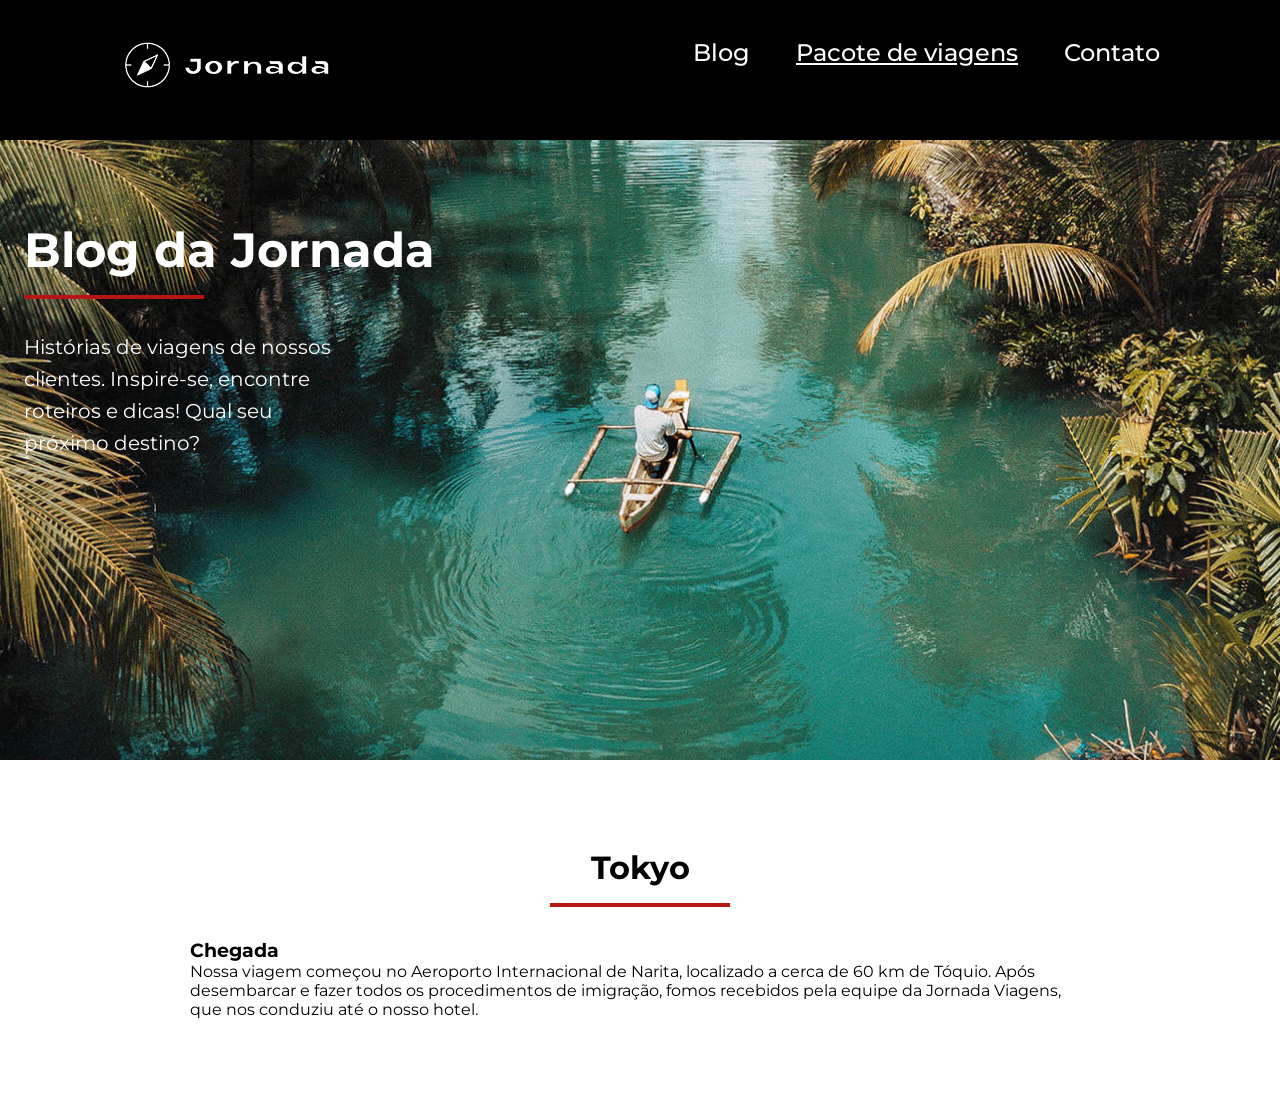
==== blog.html @ e5998ad7 "Inicia pagina blog" ====
<!DOCTYPE html>
<html lang="pt-br">
<head>
    <meta charset="UTF-8">
    <meta name="viewport" content="width=device-width, initial-scale=1.0">
    <link rel="stylesheet" href="css/style.css" />
    <link rel=" icon" href="img/favico.svg" type="xml/svg" />
    <title>Página Blog</title>
</head>
<body>
    <header class="main-header">
      <a class="logo" href="index.html" title="volta para pagina inicial">
        <img
          class="img-mobile"
          src="img/bussola-jornada-branco.png"
          alt="Bussola do logo jornada viajens na cor branco"
        />
        <img
          class="img-desktop"
          src="img/bussola-texto-jornada-branco.png"
          alt="Bussola do logo jornada viagens na cor branco"
        />
      </a>
      <div class="navigation-menu">
        <label for="menu">
          <img src="img/menu.png" alt="Logo menu" />
        </label>
        <input type="checkbox" id="menu" hidden />
        <nav>
          <ul class="list">
            <li class="list-item">
              <a
                class="list-item-links"
                href="blog.html"
                target="_blank"
                title="Acessar Blog"
                >Blog</a
              >
            </li>
            <li class="list-item">
              <a
                class="list-item-links active"
                href="pacotes-de-viagens.html"
                target="_blank"
                title="Acessar Pacotes de viajens"
                >Pacote de viagens</a
              >
            </li>
            <li class="list-item">
              <a
                class="list-item-links"
                href="contact.html"
                target="_blank"
                title="Acessar contato"
                >Contato</a
              >
            </li>
          </ul>
        </nav>
      </div>
    </header>
    <section class="blog hero">
        <div class="hero-img">
          <div class="hero-content">
            <h1>Blog da Jornada</h1>
            <hr/>
            <p>Histórias de viagens de nossos clientes. Inspire-se, encontre roteiros e dicas! Qual seu próximo destino?</p>
          </div>
        </div>
    </section>

    <section class="roteiro-viagem">
        <div class="section-title">
          <h2>Tokyo</h2>
          <hr />
        </div>
        <article class="roteiro-viagem-item">
            <h3 class="reteiroviagem-titulo">
                Chegada
            </h3>
            <p class="roteiro-viagem-texto">
                Nossa viagem começou no Aeroporto Internacional de Narita, localizado a cerca de 60 km de Tóquio. Após desembarcar e fazer todos os procedimentos de imigração, fomos recebidos pela equipe da Jornada Viagens, que nos conduziu até o nosso hotel.
            </p>
        </article>
    </section>
</body>
</html>
---- css/style.css ----
@import url(global.css);
@import url(header.css);
@import url(hero.css);
@import url(offers.css);
@import url(categorias.css);
@import url(destination.css);
@import url(payments.css);
@import url(testimonials.css);
@import url(mainfooter.css);
@import url(form.css);


* {
    padding: 0;
    margin: 0;
    box-sizing: border-box;
}
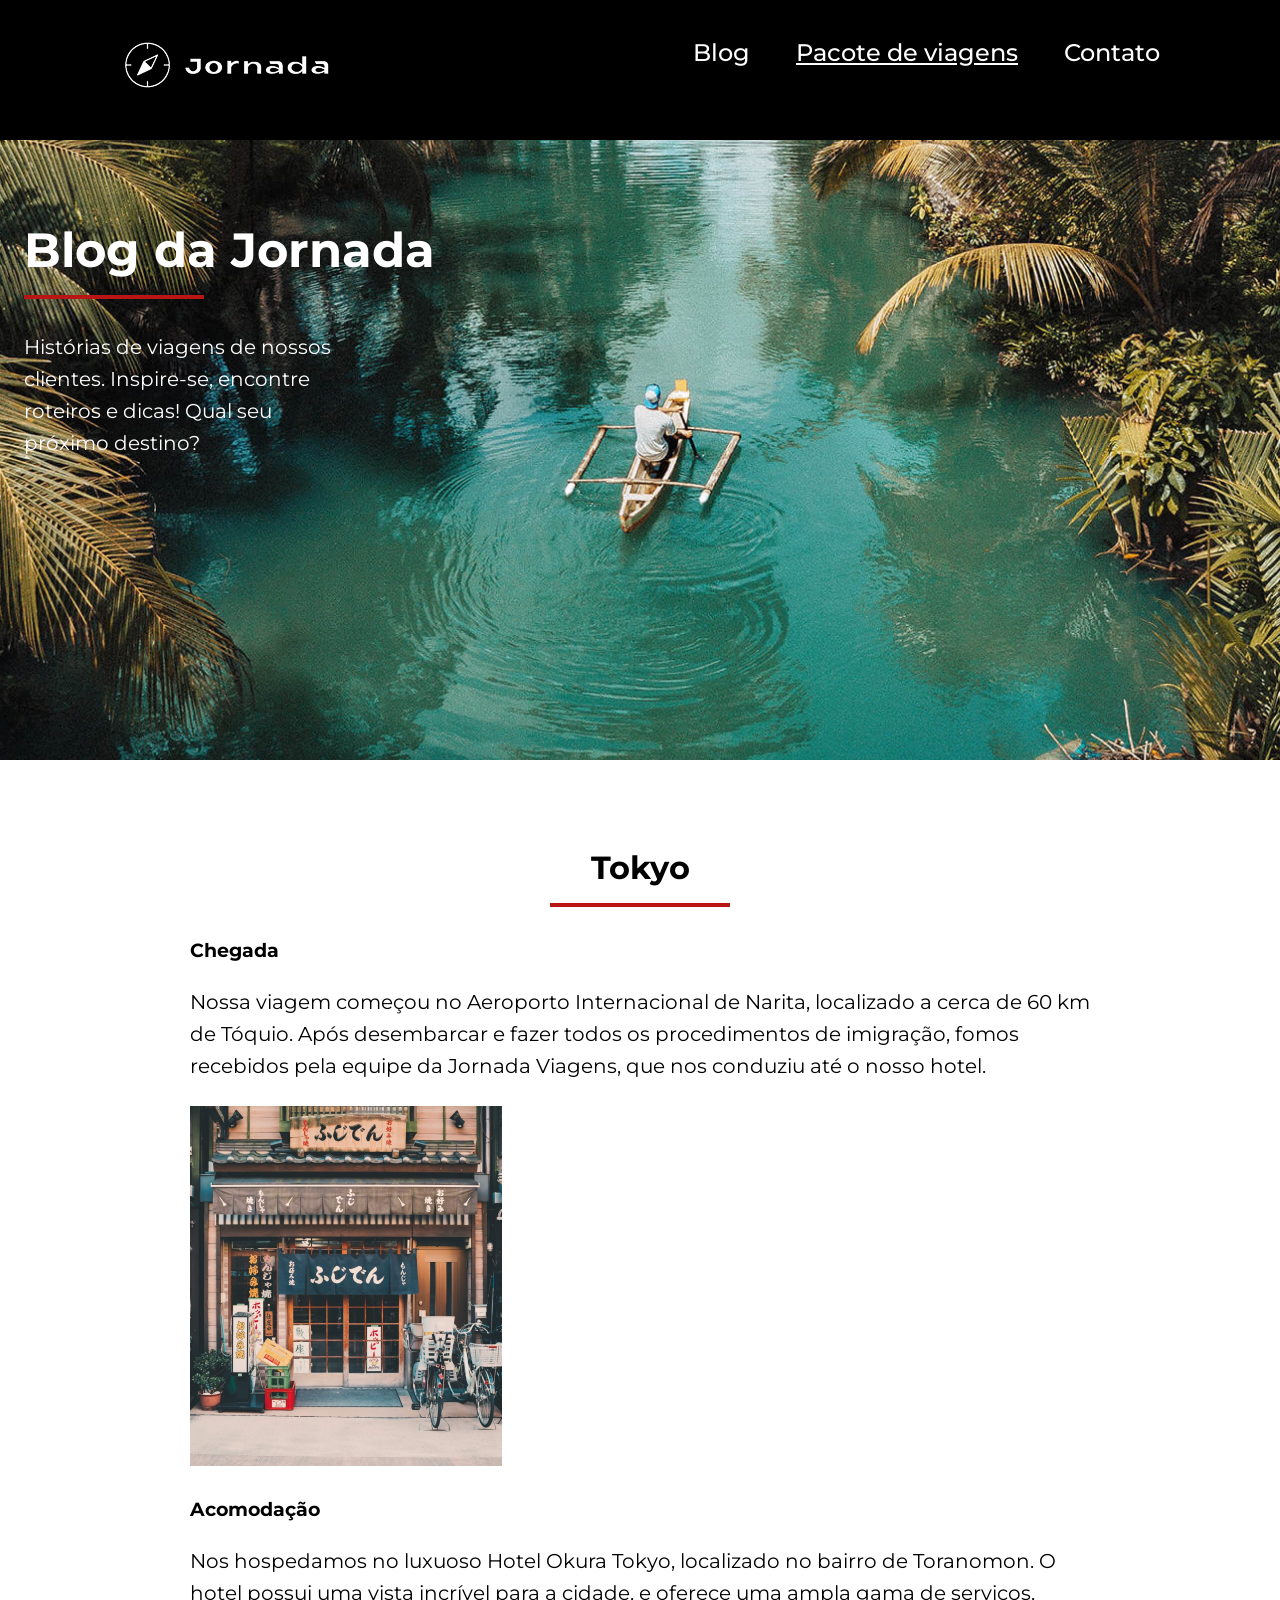
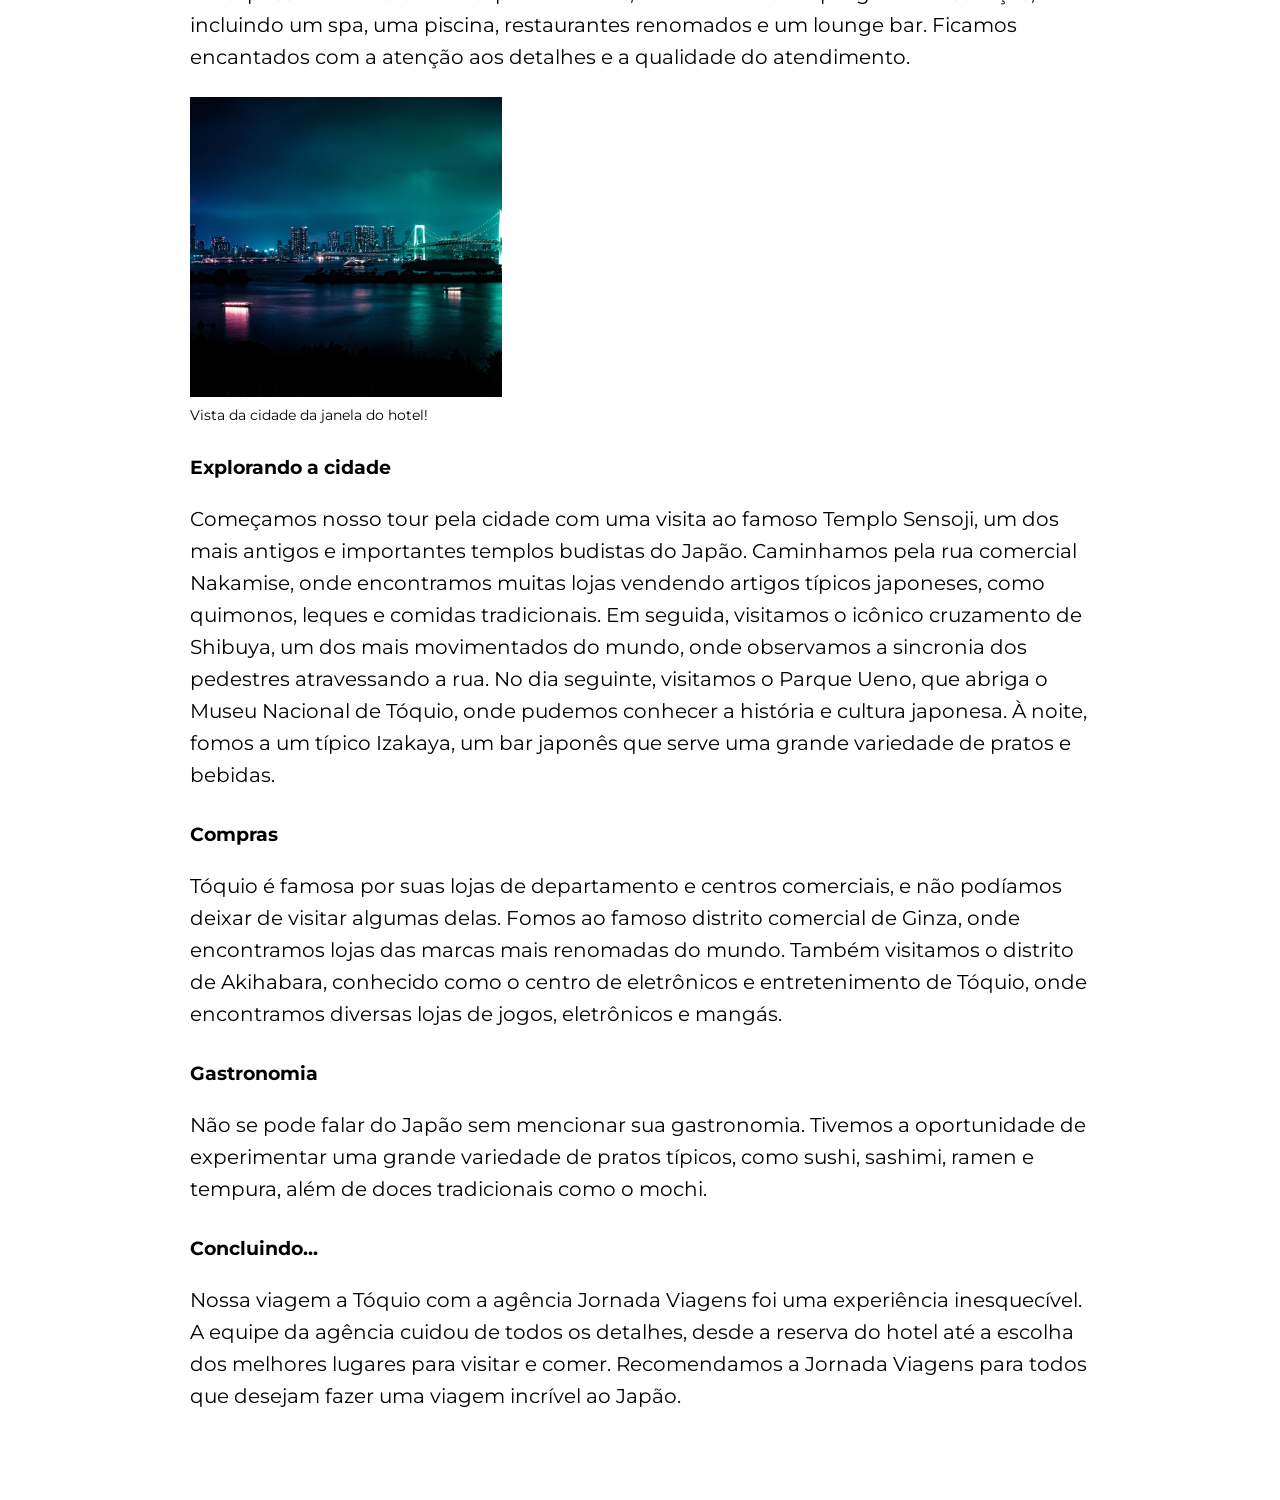
==== commit 9d9d1282: "Cria sessao roteiro de viagem" ====
--- a/blog.html
+++ b/blog.html
@@ -81,6 +81,32 @@
             <p class="roteiro-viagem-texto">
                 Nossa viagem começou no Aeroporto Internacional de Narita, localizado a cerca de 60 km de Tóquio. Após desembarcar e fazer todos os procedimentos de imigração, fomos recebidos pela equipe da Jornada Viagens, que nos conduziu até o nosso hotel.
             </p>
+            <div class="chegada-img"></div>
+        </article>
+
+        <article class="roteiro-viagem-item">
+            <h3 class="reteiroviagem-titulo">
+                Acomodação
+            </h3>
+            <p class="roteiro-viagem-texto">
+                Nos hospedamos no luxuoso Hotel Okura Tokyo, localizado no bairro de Toranomon. O hotel possui uma vista incrível para a cidade, e oferece uma ampla gama de serviços, incluindo um spa, uma piscina, restaurantes renomados e um lounge bar. Ficamos encantados com a atenção aos detalhes e a qualidade do atendimento.
+            </p>
+            <div class="acomodacao-img"></div>
+            <span> Vista da cidade da janela do hotel!</span>
+        </article>
+
+        <article>
+          <h3 class="reteiroviagem-titulo">Explorando a cidade</h3>
+          <p class="roteiro-viagem-texto">Começamos nosso tour pela cidade com uma visita ao famoso Templo Sensoji, um dos mais antigos e importantes templos budistas do Japão. Caminhamos pela rua comercial Nakamise, onde encontramos muitas lojas vendendo artigos típicos japoneses, como quimonos, leques e comidas tradicionais.
+          Em seguida, visitamos o icônico cruzamento de Shibuya, um dos mais movimentados do mundo, onde observamos a sincronia dos pedestres atravessando a rua.
+          No dia seguinte, visitamos o Parque Ueno, que abriga o Museu Nacional de Tóquio, onde pudemos conhecer a história e cultura japonesa. À noite, fomos a um típico Izakaya, um bar japonês que serve uma grande variedade de pratos e bebidas.</p>
+          <h3 class="reteiroviagem-titulo">Compras</h3>
+          <p class="roteiro-viagem-texto">Tóquio é famosa por suas lojas de departamento e centros comerciais, e não podíamos deixar de visitar algumas delas. Fomos ao famoso distrito comercial de Ginza, onde encontramos lojas das marcas mais renomadas do mundo.
+          Também visitamos o distrito de Akihabara, conhecido como o centro de eletrônicos e entretenimento de Tóquio, onde encontramos diversas lojas de jogos, eletrônicos e mangás. </p>
+          <h3 class="reteiroviagem-titulo">Gastronomia</h3>
+          <p class="roteiro-viagem-texto">Não se pode falar do Japão sem mencionar sua gastronomia. Tivemos a oportunidade de experimentar uma grande variedade de pratos típicos, como sushi, sashimi, ramen e tempura, além de doces tradicionais como o mochi.</p>
+          <h3 class="reteiroviagem-titulo">Concluindo...</h3>
+          <p class="roteiro-viagem-texto">Nossa viagem a Tóquio com a agência Jornada Viagens foi uma experiência inesquecível. A equipe da agência cuidou de todos os detalhes, desde a reserva do hotel até a escolha dos melhores lugares para visitar e comer. Recomendamos a Jornada Viagens para todos que desejam fazer uma viagem incrível ao Japão.</p>
         </article>
     </section>
 </body>
--- a/css/style.css
+++ b/css/style.css
@@ -9,6 +9,7 @@
 @import url(testimonials.css);
 @import url(mainfooter.css);
 @import url(form.css);
+@import url(blog.css);
 
 
 * {
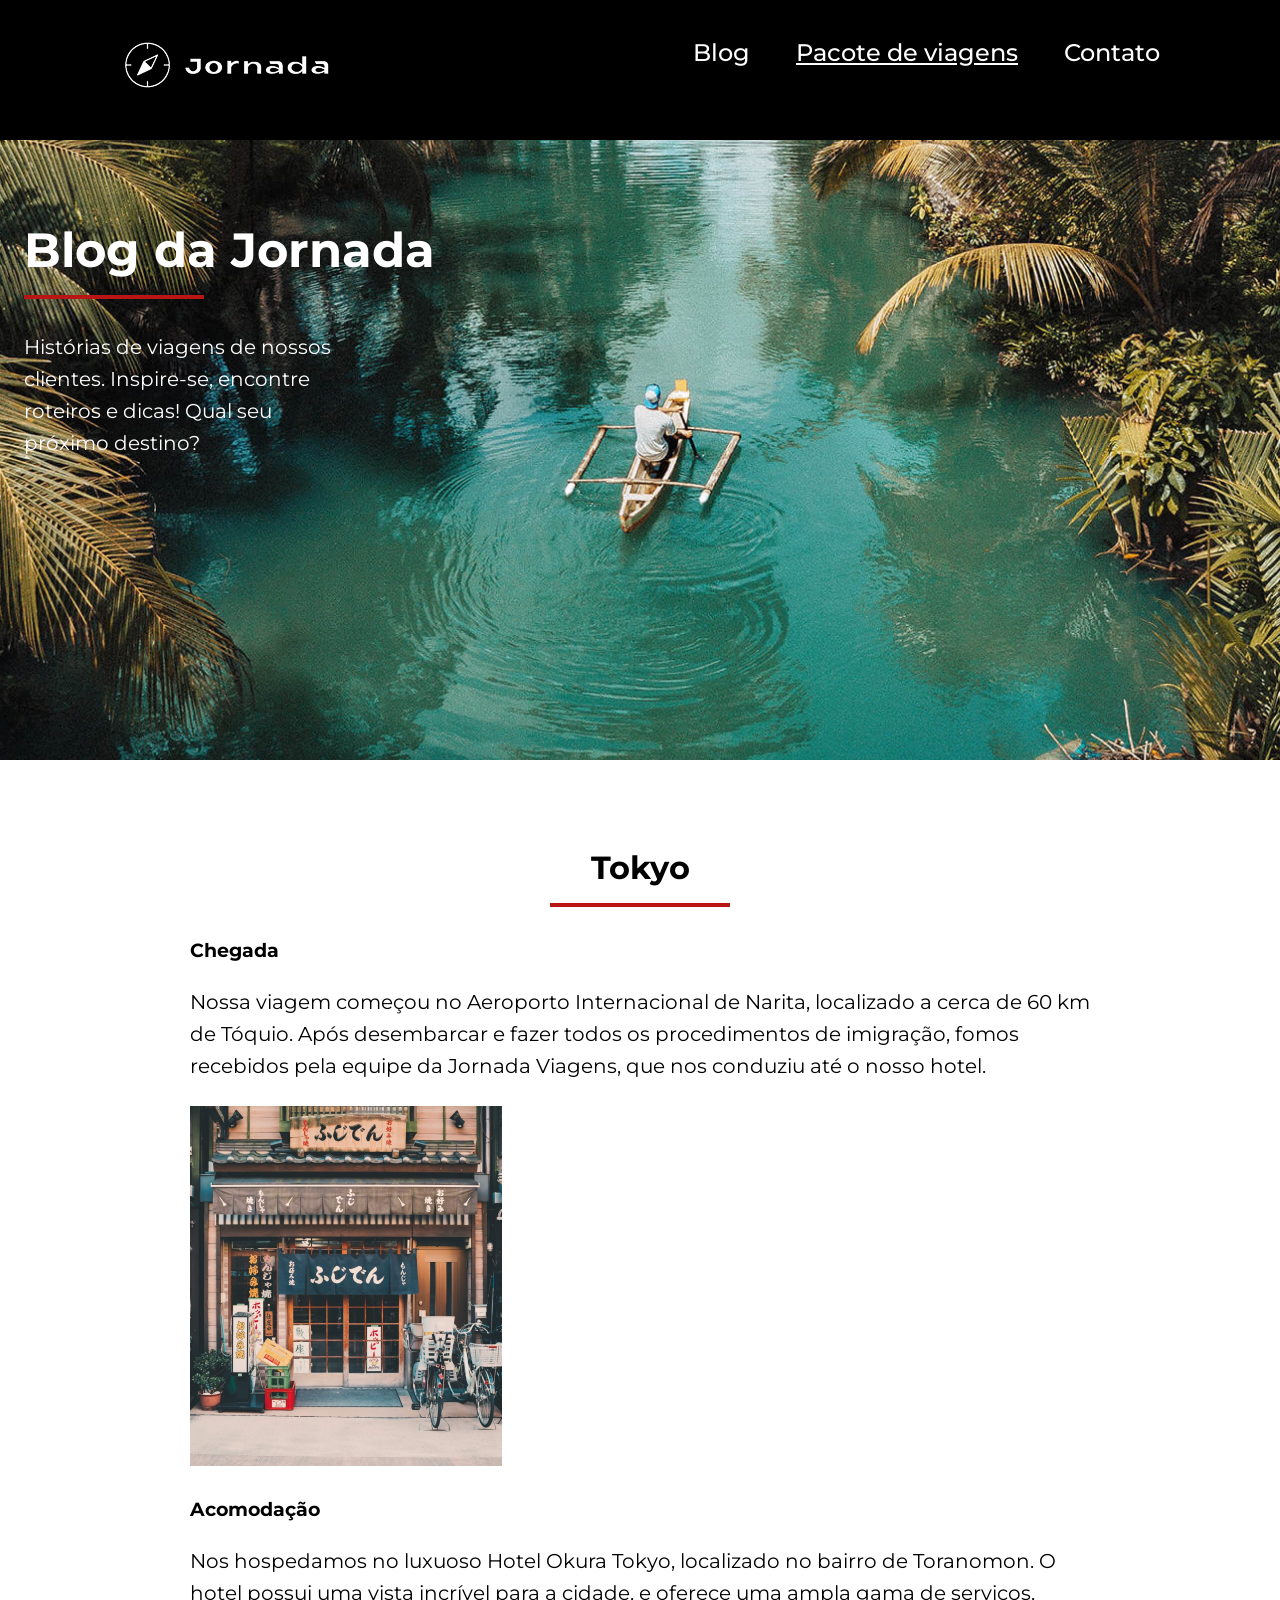
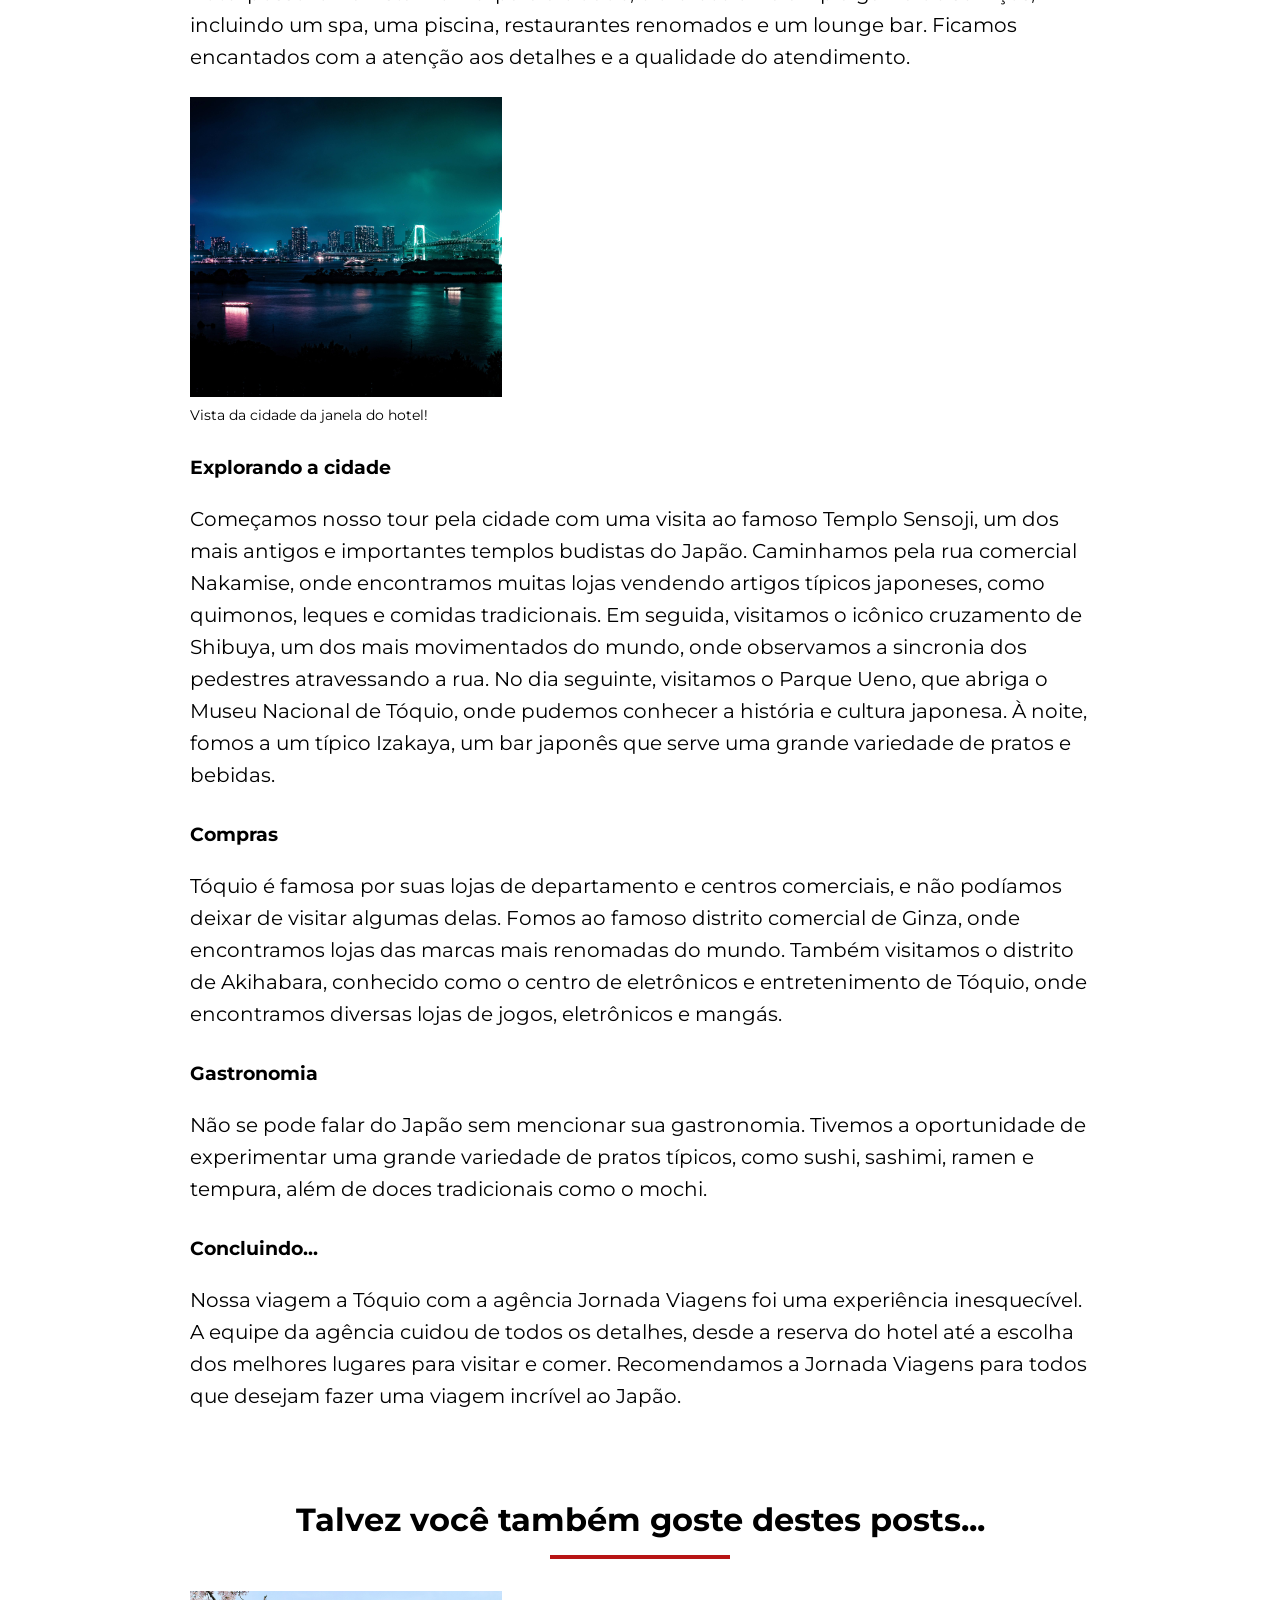
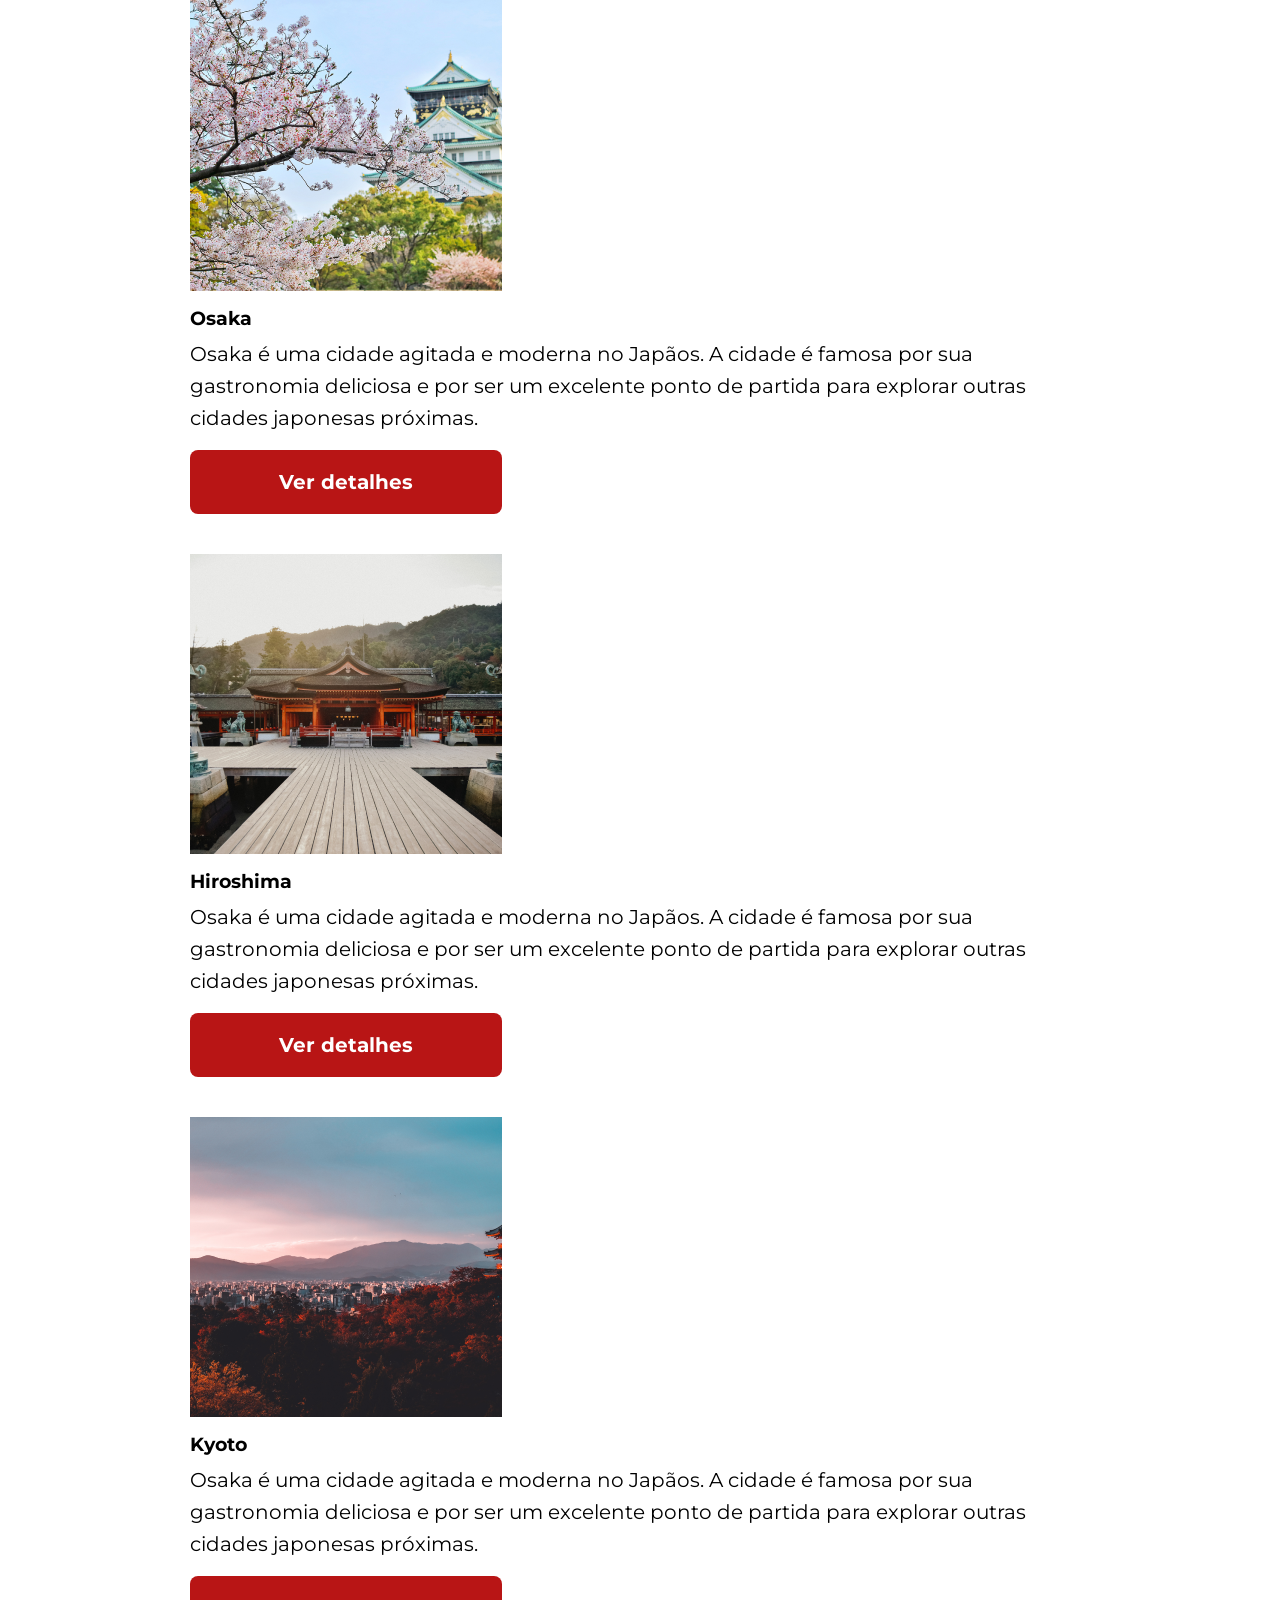
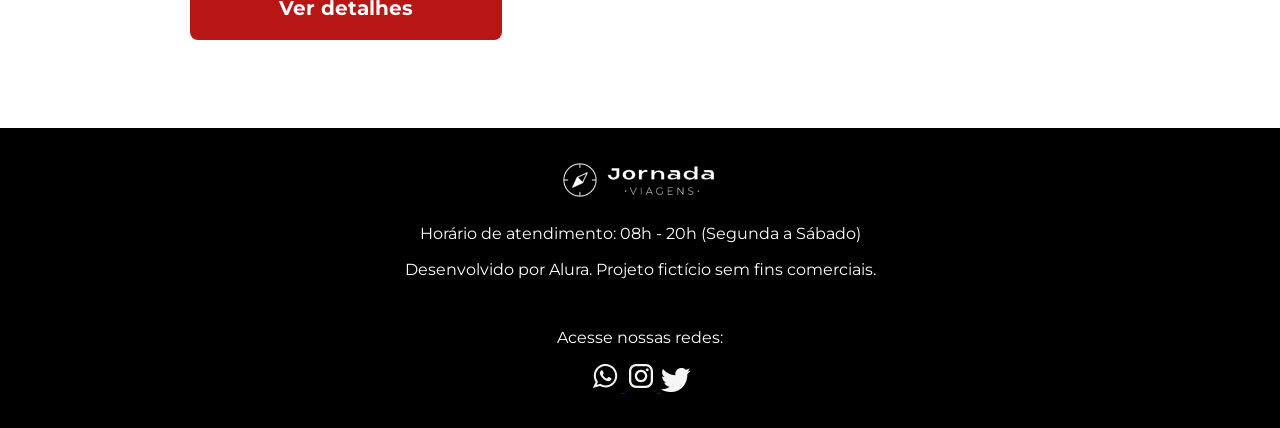
==== commit 87ac6268: "Cria sessao postes" ====
--- a/blog.html
+++ b/blog.html
@@ -1,13 +1,13 @@
-<!DOCTYPE html>
+<!doctype html>
 <html lang="pt-br">
-<head>
-    <meta charset="UTF-8">
-    <meta name="viewport" content="width=device-width, initial-scale=1.0">
+  <head>
+    <meta charset="UTF-8" />
+    <meta name="viewport" content="width=device-width, initial-scale=1.0" />
     <link rel="stylesheet" href="css/style.css" />
     <link rel=" icon" href="img/favico.svg" type="xml/svg" />
     <title>Página Blog</title>
-</head>
-<body>
+  </head>
+  <body>
     <header class="main-header">
       <a class="logo" href="index.html" title="volta para pagina inicial">
         <img
@@ -60,54 +60,161 @@
       </div>
     </header>
     <section class="blog hero">
-        <div class="hero-img">
-          <div class="hero-content">
-            <h1>Blog da Jornada</h1>
-            <hr/>
-            <p>Histórias de viagens de nossos clientes. Inspire-se, encontre roteiros e dicas! Qual seu próximo destino?</p>
-          </div>
+      <div class="hero-img">
+        <div class="hero-content">
+          <h1>Blog da Jornada</h1>
+          <hr />
+          <p>
+            Histórias de viagens de nossos clientes. Inspire-se, encontre
+            roteiros e dicas! Qual seu próximo destino?
+          </p>
         </div>
+      </div>
     </section>
 
     <section class="roteiro-viagem">
-        <div class="section-title">
-          <h2>Tokyo</h2>
-          <hr />
-        </div>
-        <article class="roteiro-viagem-item">
-            <h3 class="reteiroviagem-titulo">
-                Chegada
-            </h3>
-            <p class="roteiro-viagem-texto">
-                Nossa viagem começou no Aeroporto Internacional de Narita, localizado a cerca de 60 km de Tóquio. Após desembarcar e fazer todos os procedimentos de imigração, fomos recebidos pela equipe da Jornada Viagens, que nos conduziu até o nosso hotel.
-            </p>
-            <div class="chegada-img"></div>
-        </article>
-
-        <article class="roteiro-viagem-item">
-            <h3 class="reteiroviagem-titulo">
-                Acomodação
-            </h3>
-            <p class="roteiro-viagem-texto">
-                Nos hospedamos no luxuoso Hotel Okura Tokyo, localizado no bairro de Toranomon. O hotel possui uma vista incrível para a cidade, e oferece uma ampla gama de serviços, incluindo um spa, uma piscina, restaurantes renomados e um lounge bar. Ficamos encantados com a atenção aos detalhes e a qualidade do atendimento.
-            </p>
-            <div class="acomodacao-img"></div>
-            <span> Vista da cidade da janela do hotel!</span>
-        </article>
-
-        <article>
-          <h3 class="reteiroviagem-titulo">Explorando a cidade</h3>
-          <p class="roteiro-viagem-texto">Começamos nosso tour pela cidade com uma visita ao famoso Templo Sensoji, um dos mais antigos e importantes templos budistas do Japão. Caminhamos pela rua comercial Nakamise, onde encontramos muitas lojas vendendo artigos típicos japoneses, como quimonos, leques e comidas tradicionais.
-          Em seguida, visitamos o icônico cruzamento de Shibuya, um dos mais movimentados do mundo, onde observamos a sincronia dos pedestres atravessando a rua.
-          No dia seguinte, visitamos o Parque Ueno, que abriga o Museu Nacional de Tóquio, onde pudemos conhecer a história e cultura japonesa. À noite, fomos a um típico Izakaya, um bar japonês que serve uma grande variedade de pratos e bebidas.</p>
-          <h3 class="reteiroviagem-titulo">Compras</h3>
-          <p class="roteiro-viagem-texto">Tóquio é famosa por suas lojas de departamento e centros comerciais, e não podíamos deixar de visitar algumas delas. Fomos ao famoso distrito comercial de Ginza, onde encontramos lojas das marcas mais renomadas do mundo.
-          Também visitamos o distrito de Akihabara, conhecido como o centro de eletrônicos e entretenimento de Tóquio, onde encontramos diversas lojas de jogos, eletrônicos e mangás. </p>
-          <h3 class="reteiroviagem-titulo">Gastronomia</h3>
-          <p class="roteiro-viagem-texto">Não se pode falar do Japão sem mencionar sua gastronomia. Tivemos a oportunidade de experimentar uma grande variedade de pratos típicos, como sushi, sashimi, ramen e tempura, além de doces tradicionais como o mochi.</p>
-          <h3 class="reteiroviagem-titulo">Concluindo...</h3>
-          <p class="roteiro-viagem-texto">Nossa viagem a Tóquio com a agência Jornada Viagens foi uma experiência inesquecível. A equipe da agência cuidou de todos os detalhes, desde a reserva do hotel até a escolha dos melhores lugares para visitar e comer. Recomendamos a Jornada Viagens para todos que desejam fazer uma viagem incrível ao Japão.</p>
-        </article>
+      <div class="section-title">
+        <h2>Tokyo</h2>
+        <hr />
+      </div>
+      <article class="roteiro-viagem-item">
+        <h3 class="reteiroviagem-titulo">Chegada</h3>
+        <p class="roteiro-viagem-texto">
+          Nossa viagem começou no Aeroporto Internacional de Narita, localizado
+          a cerca de 60 km de Tóquio. Após desembarcar e fazer todos os
+          procedimentos de imigração, fomos recebidos pela equipe da Jornada
+          Viagens, que nos conduziu até o nosso hotel.
+        </p>
+        <div class="chegada-img"></div>
+      </article>
+
+      <article class="roteiro-viagem-item">
+        <h3 class="reteiroviagem-titulo">Acomodação</h3>
+        <p class="roteiro-viagem-texto">
+          Nos hospedamos no luxuoso Hotel Okura Tokyo, localizado no bairro de
+          Toranomon. O hotel possui uma vista incrível para a cidade, e oferece
+          uma ampla gama de serviços, incluindo um spa, uma piscina,
+          restaurantes renomados e um lounge bar. Ficamos encantados com a
+          atenção aos detalhes e a qualidade do atendimento.
+        </p>
+        <div class="acomodacao-img"></div>
+        <span> Vista da cidade da janela do hotel!</span>
+      </article>
+
+      <article>
+        <h3 class="reteiroviagem-titulo">Explorando a cidade</h3>
+        <p class="roteiro-viagem-texto">
+          Começamos nosso tour pela cidade com uma visita ao famoso Templo
+          Sensoji, um dos mais antigos e importantes templos budistas do Japão.
+          Caminhamos pela rua comercial Nakamise, onde encontramos muitas lojas
+          vendendo artigos típicos japoneses, como quimonos, leques e comidas
+          tradicionais. Em seguida, visitamos o icônico cruzamento de Shibuya,
+          um dos mais movimentados do mundo, onde observamos a sincronia dos
+          pedestres atravessando a rua. No dia seguinte, visitamos o Parque
+          Ueno, que abriga o Museu Nacional de Tóquio, onde pudemos conhecer a
+          história e cultura japonesa. À noite, fomos a um típico Izakaya, um
+          bar japonês que serve uma grande variedade de pratos e bebidas.
+        </p>
+        <h3 class="reteiroviagem-titulo">Compras</h3>
+        <p class="roteiro-viagem-texto">
+          Tóquio é famosa por suas lojas de departamento e centros comerciais, e
+          não podíamos deixar de visitar algumas delas. Fomos ao famoso distrito
+          comercial de Ginza, onde encontramos lojas das marcas mais renomadas
+          do mundo. Também visitamos o distrito de Akihabara, conhecido como o
+          centro de eletrônicos e entretenimento de Tóquio, onde encontramos
+          diversas lojas de jogos, eletrônicos e mangás.
+        </p>
+        <h3 class="reteiroviagem-titulo">Gastronomia</h3>
+        <p class="roteiro-viagem-texto">
+          Não se pode falar do Japão sem mencionar sua gastronomia. Tivemos a
+          oportunidade de experimentar uma grande variedade de pratos típicos,
+          como sushi, sashimi, ramen e tempura, além de doces tradicionais como
+          o mochi.
+        </p>
+        <h3 class="reteiroviagem-titulo">Concluindo...</h3>
+        <p class="roteiro-viagem-texto">
+          Nossa viagem a Tóquio com a agência Jornada Viagens foi uma
+          experiência inesquecível. A equipe da agência cuidou de todos os
+          detalhes, desde a reserva do hotel até a escolha dos melhores lugares
+          para visitar e comer. Recomendamos a Jornada Viagens para todos que
+          desejam fazer uma viagem incrível ao Japão.
+        </p>
+      </article>
     </section>
-</body>
-</html>+
+    <section class="posts">
+      <div class="section-title">
+        <h2>Talvez você também goste destes posts...</h2>
+        <hr />
+      </div>
+      <article>
+        <div class="img-posts-first"></div>
+        <h3 class="post-titulo">Osaka</h3>
+        <p class="post-texto">
+          Osaka é uma cidade agitada e moderna no Japãos. A cidade é famosa por
+          sua gastronomia deliciosa e por ser um excelente ponto de partida para
+          explorar outras cidades japonesas próximas.
+        </p>
+        <footer>
+          <a href="#" class="button">Ver detalhes</a>
+        </footer>
+      </article>
+
+      <article>
+        <div class="img-posts-secund"></div>
+        <h3 class="post-titulo">Hiroshima</h3>
+        <p class="post-texto">Osaka é uma cidade agitada e moderna no Japãos. A cidade é famosa por sua gastronomia deliciosa e por ser um excelente ponto de partida para explorar outras cidades japonesas próximas.</p>
+        <footer>
+          <a href="#" class="button">Ver detalhes</a>
+        </footer>
+      </article>
+
+      <article>
+        <div class="img-posts-thirdy"></div>
+        <h3 class="post-titulo">Kyoto</h3>
+        <p class="post-texto">Osaka é uma cidade agitada e moderna no Japãos. A cidade é famosa por sua gastronomia deliciosa e por ser um excelente ponto de partida para explorar outras cidades japonesas próximas.</p>
+        <footer>
+          <a href="#" class="button" id="button">Ver detalhes</a>
+        </footer>
+      </article>
+    </section>
+
+     <footer class="main-footer">
+      <div class="footer-content">
+        <img src="img/Logo-footer.png" alt="Logo completo Jornada Viagens" />
+        <p>Horário de atendimento: 08h - 20h (Segunda a Sábado)</p>
+        <p>Desenvolvido por Alura. Projeto fictício sem fins comerciais.</p>
+      </div>
+      <div class="footer-social">
+        <p>Acesse nossas redes:</p>
+        <a
+          href="#"
+          target="_blank"
+          title="Entre em contato através do whatsapp"
+        >
+          <img
+            src="img/icone-Whatsapp.svg"
+            alt="icone do whatsapp
+          na cor branca  "
+          />
+        </a>
+        <a
+          href="#"
+          target="_blank"
+          title="Acesse o Instagram do Jornada Viagens"
+        >
+          <img
+            src="img/icone-Instragam.svg"
+            alt="icone do instagram na cor branca"
+          />
+        </a>
+        <a href="#" target="_blank" title="acesse o Twitter do Jornada Viajens">
+          <img
+            src="img/icone-twitter.svg"
+            alt="icone do Twitter na cor branca"
+          />
+        </a>
+      </div>
+    </footer>
+  </body>
+</html>
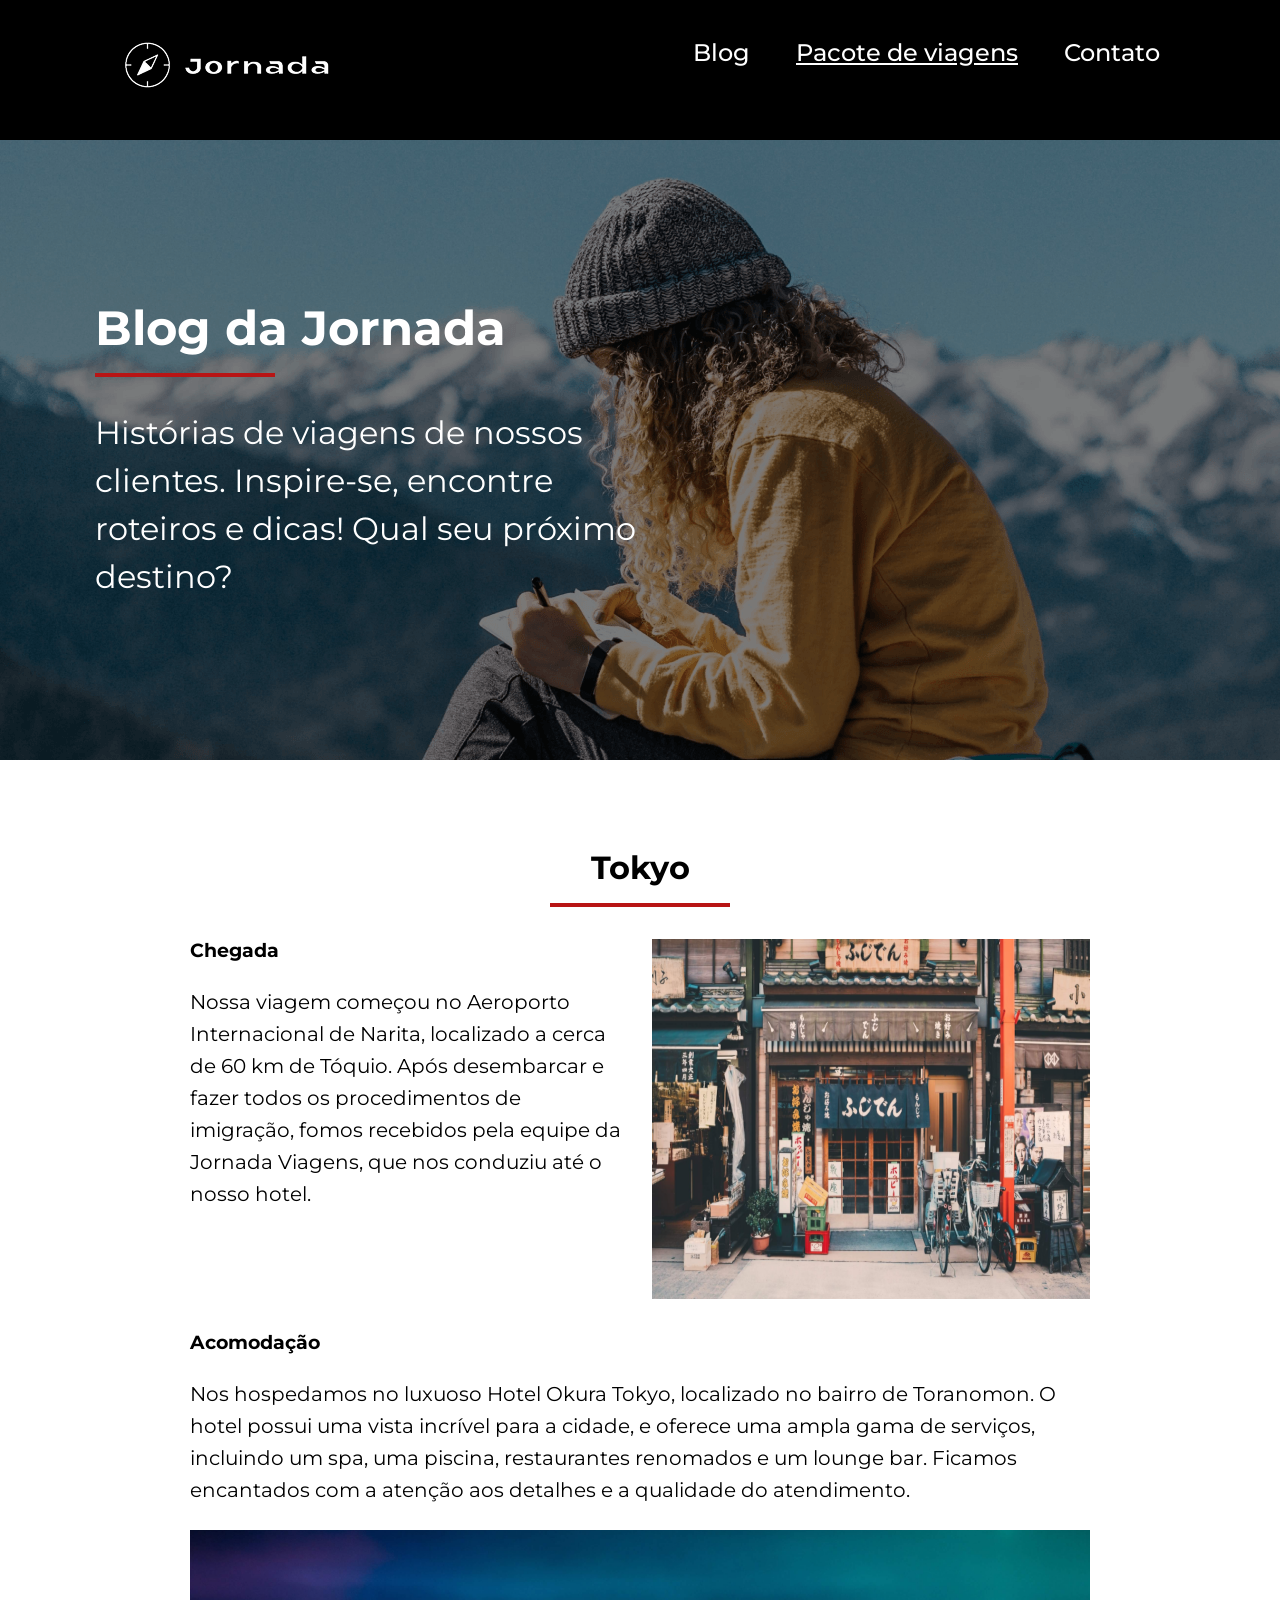
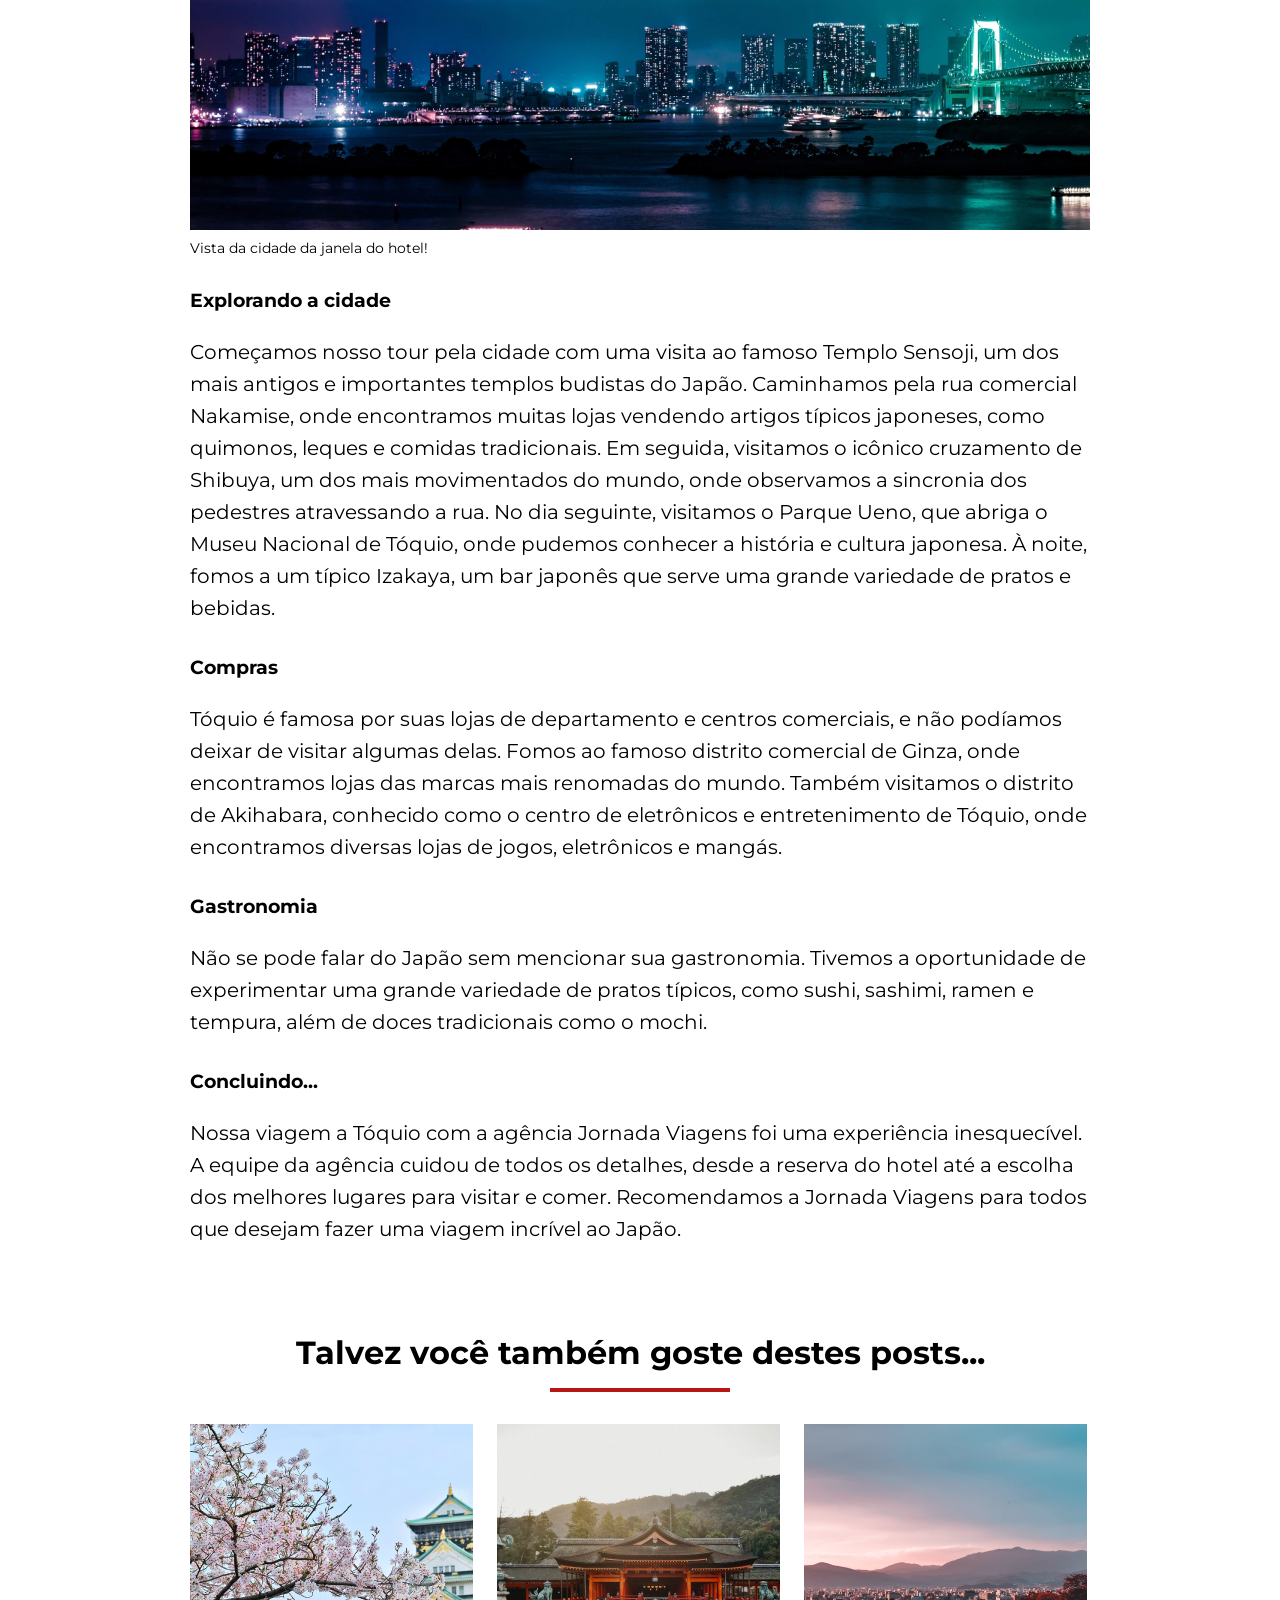
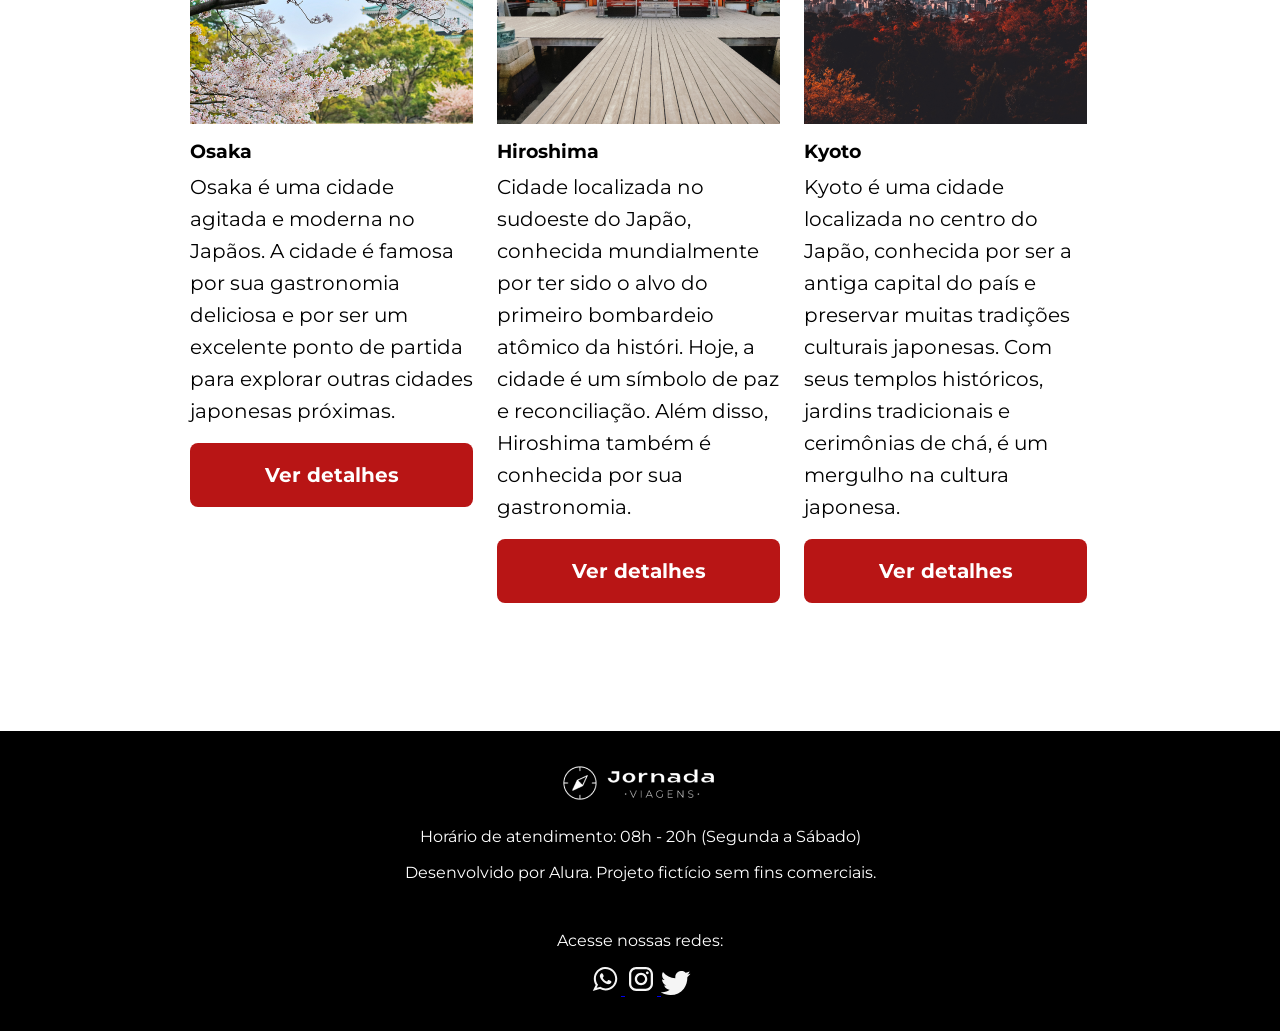
==== commit 34510a32: "Cria medias querys da pagina blog" ====
--- a/blog.html
+++ b/blog.html
@@ -77,14 +77,16 @@
         <h2>Tokyo</h2>
         <hr />
       </div>
-      <article class="roteiro-viagem-item">
-        <h3 class="reteiroviagem-titulo">Chegada</h3>
-        <p class="roteiro-viagem-texto">
-          Nossa viagem começou no Aeroporto Internacional de Narita, localizado
-          a cerca de 60 km de Tóquio. Após desembarcar e fazer todos os
-          procedimentos de imigração, fomos recebidos pela equipe da Jornada
-          Viagens, que nos conduziu até o nosso hotel.
-        </p>
+      <article class="roteiro-viagem-item chegada">
+        <div>
+          <h3 class="reteiroviagem-titulo chegada">Chegada</h3>
+          <p class="roteiro-viagem-texto chegada">
+            Nossa viagem começou no Aeroporto Internacional de Narita, localizado
+            a cerca de 60 km de Tóquio. Após desembarcar e fazer todos os
+            procedimentos de imigração, fomos recebidos pela equipe da Jornada
+            Viagens, que nos conduziu até o nosso hotel.
+          </p>
+        </div>
         <div class="chegada-img"></div>
       </article>
 
@@ -142,42 +144,43 @@
       </article>
     </section>
 
-    <section class="posts">
-      <div class="section-title">
-        <h2>Talvez você também goste destes posts...</h2>
-        <hr />
-      </div>
-      <article>
-        <div class="img-posts-first"></div>
-        <h3 class="post-titulo">Osaka</h3>
-        <p class="post-texto">
-          Osaka é uma cidade agitada e moderna no Japãos. A cidade é famosa por
-          sua gastronomia deliciosa e por ser um excelente ponto de partida para
-          explorar outras cidades japonesas próximas.
-        </p>
-        <footer>
-          <a href="#" class="button">Ver detalhes</a>
-        </footer>
-      </article>
-
-      <article>
-        <div class="img-posts-secund"></div>
-        <h3 class="post-titulo">Hiroshima</h3>
-        <p class="post-texto">Osaka é uma cidade agitada e moderna no Japãos. A cidade é famosa por sua gastronomia deliciosa e por ser um excelente ponto de partida para explorar outras cidades japonesas próximas.</p>
-        <footer>
-          <a href="#" class="button">Ver detalhes</a>
-        </footer>
-      </article>
-
-      <article>
-        <div class="img-posts-thirdy"></div>
-        <h3 class="post-titulo">Kyoto</h3>
-        <p class="post-texto">Osaka é uma cidade agitada e moderna no Japãos. A cidade é famosa por sua gastronomia deliciosa e por ser um excelente ponto de partida para explorar outras cidades japonesas próximas.</p>
-        <footer>
-          <a href="#" class="button" id="button">Ver detalhes</a>
-        </footer>
-      </article>
-    </section>
+    
+      <section class="posts">
+        <div class="section-title">
+          <h2>Talvez você também goste destes posts...</h2>
+          <hr />
+        </div>
+    <div class="posts-container">
+        <article class="post-content">
+          <div class="img-posts-first"></div>
+          <h3 class="post-titulo">Osaka</h3>
+          <p class="post-texto">
+            Osaka é uma cidade agitada e moderna no Japãos. A cidade é famosa por
+            sua gastronomia deliciosa e por ser um excelente ponto de partida para
+            explorar outras cidades japonesas próximas.
+          </p>
+          <footer>
+            <a href="#" class="button">Ver detalhes</a>
+          </footer>
+        </article>
+        <article class="post-content">
+          <div class="img-posts-secund"></div>
+          <h3 class="post-titulo">Hiroshima</h3>
+          <p class="post-texto">Cidade localizada no sudoeste do Japão, conhecida mundialmente por ter sido o alvo do primeiro bombardeio atômico da históri. Hoje, a cidade é um símbolo de paz e reconciliação. Além disso, Hiroshima também é conhecida por sua gastronomia.</p>
+          <footer>
+            <a href="#" class="button">Ver detalhes</a>
+          </footer>
+        </article>
+        <article class="post-content">
+          <div class="img-posts-thirdy"></div>
+          <h3 class="post-titulo">Kyoto</h3>
+          <p class="post-texto">Kyoto é uma cidade localizada no centro do Japão, conhecida por ser a antiga capital do país e preservar muitas tradições culturais japonesas. Com seus templos históricos, jardins tradicionais e cerimônias de chá, é um mergulho na cultura japonesa.</p>
+          <footer>
+            <a href="#" class="button" id="button">Ver detalhes</a>
+          </footer>
+        </article>
+      </section>
+    </div>
 
      <footer class="main-footer">
       <div class="footer-content">
